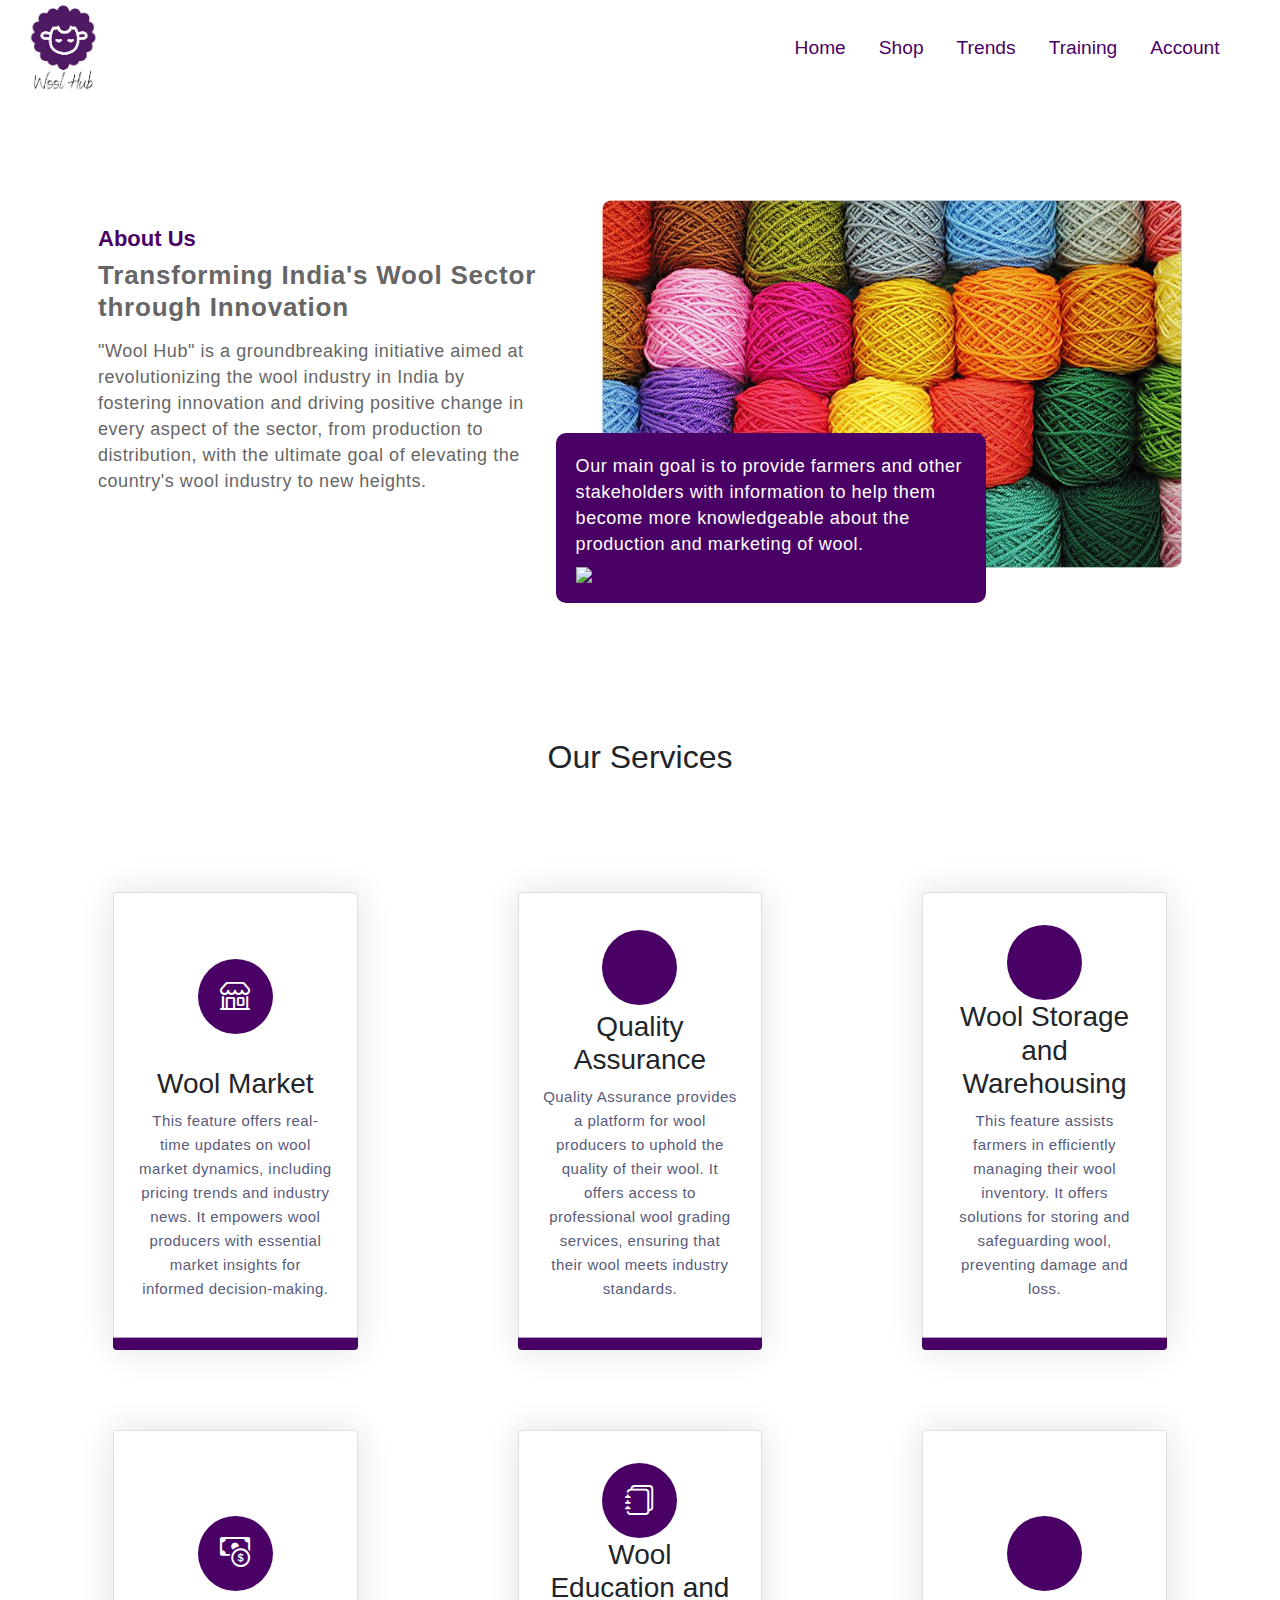
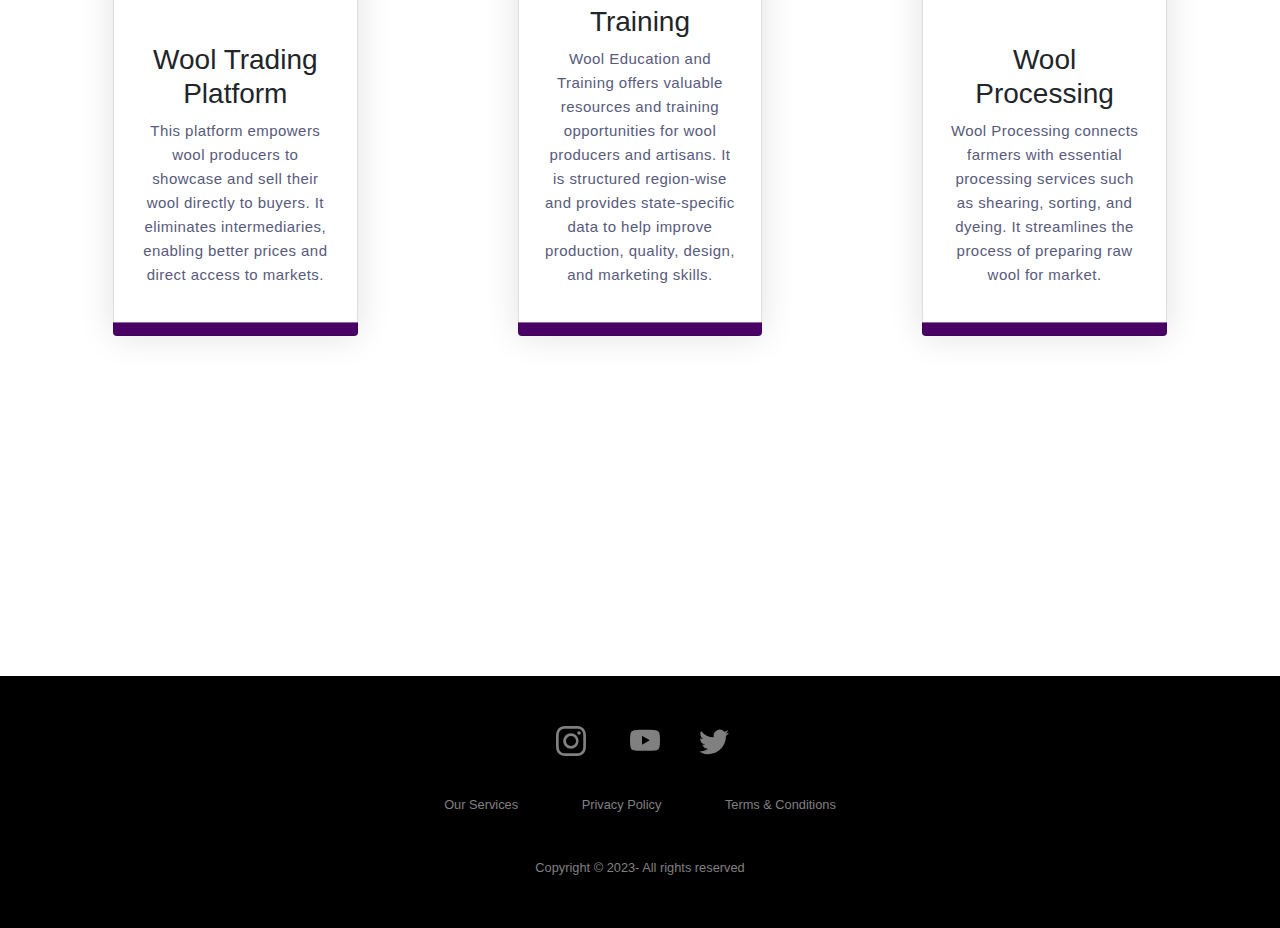
==== home.html @ 5270ca36 "push" ====
<!DOCTYPE html>
<html lang="en">
<head>
    <meta charset="UTF-8">
    <meta name="viewport" content="width=device-width, initial-scale=1.0">
    <title>WoolHub</title>
    <link rel="icon" type="image/x-icon" href="assets/logo1.png">
    <link rel="stylesheet" href="styles/styles.css">
    <link rel="stylesheet" href="styles/about.css">
    <link rel="stylesheet" href="styles/mobile.css">
    <link rel="stylesheet" href="https://cdn.jsdelivr.net/npm/bootstrap@4.0.0/dist/css/bootstrap.min.css" integrity="sha384-Gn5384xqQ1aoWXA+058RXPxPg6fy4IWvTNh0E263XmFcJlSAwiGgFAW/dAiS6JXm" crossorigin="anonymous">
    <script src="https://code.jquery.com/jquery-3.2.1.slim.min.js" integrity="sha384-KJ3o2DKtIkvYIK3UENzmM7KCkRr/rE9/Qpg6aAZGJwFDMVNA/GpGFF93hXpG5KkN" crossorigin="anonymous"></script>
    <script src="https://cdn.jsdelivr.net/npm/popper.js@1.12.9/dist/umd/popper.min.js" integrity="sha384-ApNbgh9B+Y1QKtv3Rn7W3mgPxhU9K/ScQsAP7hUibX39j7fakFPskvXusvfa0b4Q" crossorigin="anonymous"></script>
    <script defer src="https://use.fontawesome.com/releases/v5.15.4/js/all.js" integrity="sha384-rOA1PnstxnOBLzCLMcre8ybwbTmemjzdNlILg8O7z1lUkLXozs4DHonlDtnE7fpc" crossorigin="anonymous"></script>
    <link rel="stylesheet" href="https://cdn.jsdelivr.net/npm/bootstrap@4.6.2/dist/css/bootstrap.min.css" integrity="sha384-xOolHFLEh07PJGoPkLv1IbcEPTNtaed2xpHsD9ESMhqIYd0nLMwNLD69Npy4HI+N" crossorigin="anonymous">
    <script src="https://cdn.jsdelivr.net/npm/bootstrap@4.0.0/dist/js/bootstrap.min.js" integrity="sha384-JZR6Spejh4U02d8jOt6vLEHfe/JQGiRRSQQxSfFWpi1MquVdAyjUar5+76PVCmYl" crossorigin="anonymous"></script>
    <link rel="stylesheet" href="https://cdn.jsdelivr.net/npm/bootstrap-icons@1.11.1/font/bootstrap-icons.css">
<link rel="stylesheet" href="https://cdnjs.cloudflare.com/ajax/libs/aos/2.3.4/aos.css">
<script src="https://cdnjs.cloudflare.com/ajax/libs/aos/2.3.4/aos.js"></script>

</head>
<body>
    <nav class="header-nav">
        <div class="branding">
            <img src="assets/logo1.png" alt="">
          
        </div>

        <div class="nav-buttons">
            <a href="index.html" class="nav-btn">Home</a>
            <a href="shop.html" class="nav-btn">Shop</a>
            <a href="#" class="nav-btn">Trends</a>
            <a href="#" class="nav-btn">Training</a>
            <a href="#" class="nav-btn">Account</a>
       
        </div>
    
    </nav>

    <div class="nav-buttons-mobile hidden-nav">
        <a href="home.html" class="nav-btn">Home</a>
        <a href="shop.html" class="nav-btn">Shop</a>
        <a href="#" class="nav-btn">Trends</a>
        <a href="#" class="nav-btn">Training</a>
        <a href="#" class="nav-btn">Account</a>
       
    </div>

    <div class="hamburger">
        <span class="line"></span>
        <span class="line"></span>
        <span class="line"></span>
    </div>



   
    
    <button id="back-to-top-btn" class="back-to-top-btn"><svg xmlns="http://www.w3.org/2000/svg" width="30" height="30" fill="currentColor" class="bi bi-arrow-up-square-fill" viewBox="0 0 16 16">
        <path d="M2 16a2 2 0 0 1-2-2V2a2 2 0 0 1 2-2h12a2 2 0 0 1 2 2v12a2 2 0 0 1-2 2H2zm6.5-4.5V5.707l2.146 2.147a.5.5 0 0 0 .708-.708l-3-3a.5.5 0 0 0-.708 0l-3 3a.5.5 0 1 0 .708.708L7.5 5.707V11.5a.5.5 0 0 0 1 0z"/>
      </svg></button>

   


      <div class="responsive-container-block bigContainer">
        <div class="responsive-container-block Container bottomContainer">
          <div class="ultimateImg">
            <img class="mainImg" src="assets/p1.jpeg" data-aos="fade-down"  data-aos-duration="3000">
            <div class="purpleBox" data-aos="fade-up"  data-aos-duration="3000">
              <p class="purpleText">
                Our main goal is to provide farmers and other stakeholders with information to help them become more knowledgeable about the production and marketing of wool.
              </p>
              <img class="stars" src="https://workik-widget-assets.s3.amazonaws.com/widget-assets/images/mp5.svg" >
            </div>
          </div>
          <div class="allText bottomText">
            <h1 class="text-blk headingText">
              About Us
            </h1>
            <p class="text-blk subHeadingText" data-aos="fade-right"  data-aos-duration="3000">
                Transforming India's Wool Sector through Innovation
            </p>
            <p class="text-blk description" data-aos="fade-right"  data-aos-duration="3000">
                "Wool Hub" is a groundbreaking initiative aimed at revolutionizing the wool industry in India by fostering innovation and driving positive change in every aspect of the sector, from production to distribution, with the ultimate goal of elevating the country's wool industry to new heights.
            </p>
          
          </div>
        </div>
      </div>




      
        <h2  style="text-align: center;">Our Services</h2>
     
      <section>
       
        <div class="row">
          <div class="column" data-aos="fade-right"  data-aos-duration="3000">
            <div class="card">
              <div class="icon-wrapper">
                <i class="bi bi-shop"></i>
              </div>
              <h3>Wool Market</h3>
              <p>
                This feature offers real-time updates on wool market dynamics, including pricing trends and industry news. It empowers wool producers with essential market insights for informed decision-making.
              </p>
            </div>
          </div>
          <div class="column" data-aos="fade-down"  data-aos-duration="3000">
            <div class="card">
              <div class="icon-wrapper">
                <i class="fas fa-brush"></i>
              </div>
              <h3>Quality Assurance</h3>
              <p>
                Quality Assurance provides a platform for wool producers to uphold the quality of their wool. It offers access to professional wool grading services, ensuring that their wool meets industry standards.
              </p>
            </div>
          </div>
          <div class="column" data-aos="fade-left"  data-aos-duration="3000">
            <div class="card">
              <div class="icon-wrapper">
                <i class="fas fa-wrench"></i>
              </div>
              <h3>Wool Storage and Warehousing</h3>
              <p>
                This feature assists farmers in efficiently managing their wool inventory. It offers solutions for storing and safeguarding wool, preventing damage and loss.
              </p>
            </div>
          </div>
          <div class="column" data-aos="fade-right"  data-aos-duration="3000">
            <div class="card">
              <div class="icon-wrapper">
                <i class="bi bi-cash-coin"></i>
              </div>
              <h3>Wool Trading Platform</h3>
              <p>
        
                This platform empowers wool producers to showcase and sell their wool directly to buyers. It eliminates intermediaries, enabling better prices and direct access to markets.
              </p>
            </div>
          </div>
          <div class="column" data-aos="fade-up"  data-aos-duration="3000">
            <div class="card">
              <div class="icon-wrapper">
                <i class="bi bi-journals"></i>
              </div>
              <h3>Wool Education and Training</h3>
              <p>
                Wool Education and Training offers valuable resources and training opportunities for wool producers and artisans. It is structured region-wise and provides state-specific data to help improve production, quality, design, and marketing skills.
              </p>
            </div>
          </div>
          
          <div class="column" data-aos="fade-left"  data-aos-duration="3000">
            <div class="card">
              <div class="icon-wrapper">
                <i class="fas fa-plug"></i>
              </div>
              <h3>Wool Processing</h3>
              <p>
                Wool Processing connects farmers with essential processing services such as shearing, sorting, and dyeing. It streamlines the process of preparing raw wool for market.
              </p>
            </div>
          </div>
        </div>
      </section>
  


    

    <footer>
        <div class="footer">
        <div class="footer-row">
       
        <a href="#"><i class="instagram"><svg xmlns="http://www.w3.org/2000/svg" width="50" height="30" fill="currentColor" class="bi bi-instagram" viewBox="0 0 16 16">
          <path d="M8 0C5.829 0 5.556.01 4.703.048 3.85.088 3.269.222 2.76.42a3.917 3.917 0 0 0-1.417.923A3.927 3.927 0 0 0 .42 2.76C.222 3.268.087 3.85.048 4.7.01 5.555 0 5.827 0 8.001c0 2.172.01 2.444.048 3.297.04.852.174 1.433.372 1.942.205.526.478.972.923 1.417.444.445.89.719 1.416.923.51.198 1.09.333 1.942.372C5.555 15.99 5.827 16 8 16s2.444-.01 3.298-.048c.851-.04 1.434-.174 1.943-.372a3.916 3.916 0 0 0 1.416-.923c.445-.445.718-.891.923-1.417.197-.509.332-1.09.372-1.942C15.99 10.445 16 10.173 16 8s-.01-2.445-.048-3.299c-.04-.851-.175-1.433-.372-1.941a3.926 3.926 0 0 0-.923-1.417A3.911 3.911 0 0 0 13.24.42c-.51-.198-1.092-.333-1.943-.372C10.443.01 10.172 0 7.998 0h.003zm-.717 1.442h.718c2.136 0 2.389.007 3.232.046.78.035 1.204.166 1.486.275.373.145.64.319.92.599.28.28.453.546.598.92.11.281.24.705.275 1.485.039.843.047 1.096.047 3.231s-.008 2.389-.047 3.232c-.035.78-.166 1.203-.275 1.485a2.47 2.47 0 0 1-.599.919c-.28.28-.546.453-.92.598-.28.11-.704.24-1.485.276-.843.038-1.096.047-3.232.047s-2.39-.009-3.233-.047c-.78-.036-1.203-.166-1.485-.276a2.478 2.478 0 0 1-.92-.598 2.48 2.48 0 0 1-.6-.92c-.109-.281-.24-.705-.275-1.485-.038-.843-.046-1.096-.046-3.233 0-2.136.008-2.388.046-3.231.036-.78.166-1.204.276-1.486.145-.373.319-.64.599-.92.28-.28.546-.453.92-.598.282-.11.705-.24 1.485-.276.738-.034 1.024-.044 2.515-.045v.002zm4.988 1.328a.96.96 0 1 0 0 1.92.96.96 0 0 0 0-1.92zm-4.27 1.122a4.109 4.109 0 1 0 0 8.217 4.109 4.109 0 0 0 0-8.217zm0 1.441a2.667 2.667 0 1 1 0 5.334 2.667 2.667 0 0 1 0-5.334z"/>
        </svg></i></a>
        <a href="#"><i class="youtube"><svg xmlns="http://www.w3.org/2000/svg" width="40" height="30" fill="currentColor" class="bi bi-youtube" viewBox="0 0 16 16">
          <path d="M8.051 1.999h.089c.822.003 4.987.033 6.11.335a2.01 2.01 0 0 1 1.415 1.42c.101.38.172.883.22 1.402l.01.104.022.26.008.104c.065.914.073 1.77.074 1.957v.075c-.001.194-.01 1.108-.082 2.06l-.008.105-.009.104c-.05.572-.124 1.14-.235 1.558a2.007 2.007 0 0 1-1.415 1.42c-1.16.312-5.569.334-6.18.335h-.142c-.309 0-1.587-.006-2.927-.052l-.17-.006-.087-.004-.171-.007-.171-.007c-1.11-.049-2.167-.128-2.654-.26a2.007 2.007 0 0 1-1.415-1.419c-.111-.417-.185-.986-.235-1.558L.09 9.82l-.008-.104A31.4 31.4 0 0 1 0 7.68v-.123c.002-.215.01-.958.064-1.778l.007-.103.003-.052.008-.104.022-.26.01-.104c.048-.519.119-1.023.22-1.402a2.007 2.007 0 0 1 1.415-1.42c.487-.13 1.544-.21 2.654-.26l.17-.007.172-.006.086-.003.171-.007A99.788 99.788 0 0 1 7.858 2h.193zM6.4 5.209v4.818l4.157-2.408L6.4 5.209z"/>
        </svg></i></a>
        <a href="#"><i class="twitter"><svg xmlns="http://www.w3.org/2000/svg" width="40" height="30" fill="currentColor" class="bi bi-twitter" viewBox="0 0 16 16">
          <path d="M5.026 15c6.038 0 9.341-5.003 9.341-9.334 0-.14 0-.282-.006-.422A6.685 6.685 0 0 0 16 3.542a6.658 6.658 0 0 1-1.889.518 3.301 3.301 0 0 0 1.447-1.817 6.533 6.533 0 0 1-2.087.793A3.286 3.286 0 0 0 7.875 6.03a9.325 9.325 0 0 1-6.767-3.429 3.289 3.289 0 0 0 1.018 4.382A3.323 3.323 0 0 1 .64 6.575v.045a3.288 3.288 0 0 0 2.632 3.218 3.203 3.203 0 0 1-.865.115 3.23 3.23 0 0 1-.614-.057 3.283 3.283 0 0 0 3.067 2.277A6.588 6.588 0 0 1 .78 13.58a6.32 6.32 0 0 1-.78-.045A9.344 9.344 0 0 0 5.026 15z"/>
        </svg></i></a>
        </div>
        
        <div class="footer-row">
        <ul>
        
        <li><a href="#">Our Services</a></li>
        <li><a href="#">Privacy Policy</a></li>
        <li><a href="#">Terms & Conditions</a></li>
       
        </ul>
        </div>
        
        <div class="footer-row">
        Copyright © 2023- All rights reserved
        </div>
        </div>
        </footer>

  
</body>
<script src="scripts/script.js"></script>


<script src="https://cdn.emailjs.com/dist/email.min.js"></script>

<script src="scripts/mail.js"></script>
<script>
    AOS.init({
      duration: 800,
    });
  </script>
  
    


</html>
---- styles/styles.css ----
@import url('https://fonts.googleapis.com/css2?family=Poppins:wght@300;400;500;600;700;800&display=swap');
@import url('https://fonts.googleapis.com/css2?family=Montserrat:wght@600;700;800&display=swap');
@import url('https://fonts.cdnfonts.com/css/blanka');
@import url('https://fonts.googleapis.com/css2?family=Outfit:wght@100;200;300;400;500;600;700;800;900&display=swap');


html, body{
    overflow-x: hidden;
}

::-webkit-scrollbar {
    width: 10px;
  }
  
  ::-webkit-scrollbar-thumb {
    border-radius: 5px;
    background: #4A0166;
  }
  
  ::-webkit-scrollbar-track {
    background:beige;
    border-radius: 5px;
  }

body{
    font-family: 'Outfit', sans-serif;
}
*{
    margin: 0px;
    padding: 0;
    box-sizing: border-box;
    
    scroll-behavior: smooth;
}

.header-nav {
    display: flex;
    justify-content: space-between;
    align-items: center;    
    padding: 0 1%;
    position: fixed;
    width: 100%;
    z-index: 9999;
    transition: 0.4s;
    background-color: #ffffff;
    font-weight: 300;
    will-change: contents;
}

.header-nav .branding img {
    display: inline-block;
    width: 100px;
    transition: width 0.4s ease;
    will-change: width;
}

.branding {
    display: flex;
    align-items: center;
    gap: 0 10px;
    margin-right: auto;   
}

.brand-name {
    color: #eeeeee;
    position: relative;
    top: 10px;
    font-size: 1.5rem;
    font-family: 'Montserrat';
    letter-spacing: 0.1rem;
    cursor: pointer;

}


.header-nav .nav-buttons {
    display: flex;
    gap: 0 13px;
    margin-right: 3%;
    text-decoration: none;
}

.nav-btn {
    font-size: 1.2rem;
    padding: 10px;
    color: #4A0166;
    position: relative;
    overflow: hidden;
    
}


.nav-btn::after{
    content:"";
    display: block;
    height: 4px;
    width: 100%;
    text-decoration-line:none;
    background-color: #FF0090;
    transform: scalex(0);
    transition: transform 0.3s ease;
    transform-origin: left;
}

.nav-btn:hover::after{
    transform: scalex(1);
    text-decoration: none;
}



.hamburger {
    position: fixed;
    right: 4%;
    top: 38px;
    display: none;
    flex-direction: column;
    justify-content: center;
    align-items: center;
    padding: 5px;
    gap: 5px;
    cursor: pointer;
    z-index: 10000;
    transition: top 0.3s;
}

.line {
    display: inline-block;
    height: 2px;
    width: 25px;
    background-color: #eeeeee;
   
    z-index: 9999;
}

.nav-buttons-mobile {
    position: fixed;
    display: none;
    flex-direction: column;
    justify-content: center;
    align-items: center;
    transform: translateX(40vw);
    top: 0px;
    gap: 30px;
    height: 100vh;
    width: 60vw;
    backdrop-filter: blur(2px) saturate(180%);
    background-color: rgba(0, 0, 0, 0.75);
    border: 1px solid rgba(255, 255, 255, 0.125);
    z-index: 9998;
    padding: 10% 5%;
    transition: transform 0.3s ease;
    

    font-weight: 300;
}

.nav-buttons-mobile .nav-btn {
    width: 100%;
    text-align: center;
}

.nav-buttons a:hover , .nav-buttons-mobile a:hover{
    color: #FF0090;
    text-decoration: none;
}


.hidden-nav {
    transform: translateX(100vw)
}

.close-1 {
    transform: rotate(45deg) translate(5px, 5px);
}

.close-2 {
    opacity: 0;
}

.close-3 {
    transform: rotate(-45deg) translate(5px, -5px);
}









section {
    margin-top: 100px;
    height:100vh;
    width: 100%;
    display: grid;
    place-items: center;
    
   
  }
  .row {
    display: flex;
    flex-wrap: wrap;

  }
  .column {
    width: 100%;
    padding: 0 5em 5em 5em;
    text-align: center;
  }
  .card {
    width: 100%;
    height: 100%;
    padding: 2em 1.5em;
    background: linear-gradient(#ffffff 50%, #4A0166 50%);
    background-size: 100% 200%;
    background-position: 0 2.5%;
    border-radius: 5px;
    box-shadow: 0 0 35px rgba(0, 0, 0, 0.12);
    cursor: pointer;
    transition: 0.5s;
  }
  h3 {
    font-size: 20px;
    font-weight: 600;
    color: #1f194c;
    margin: 1em 0;
  }
  p {
    color: #575a7b;
    font-size: 15px;
    line-height: 1.6;
    letter-spacing: 0.03em;
  }
  .icon-wrapper {
    background-color: #4A0166;
    position: relative;
    margin: auto;
    font-size: 30px;
    height: 2.5em;
    width: 2.5em;
    color: #ffffff;
    border-radius: 50%;
    display: grid;
    place-items: center;
    transition: 0.5s;
  }
  .card:hover {
    background-position: 0 100%;
  }
  .card:hover .icon-wrapper {
    background-color: #ffffff;
    color: #4A0166;
  }
  .card:hover h3 {
    color: #ffffff;
  }
  .card:hover p {
    color: #f0f0f0;
  }
 




























.back-to-top-btn {
    display: none; 
    position: fixed;
    bottom: 30px;
    right: 30px;
    width: 50px;
    height: 50px;
    padding: 1px 10px;
    background-color: #2bd576;
    color: #eeeeee;
    font-size: 20px;
    font-weight: bolder;
    text-align: center;
    cursor: pointer;
    border: 1px solid white;
    box-shadow: 0 0 10px #ace2af;
    cursor: pointer;
    z-index: 99999;
    border-radius: 10px;
    transition: background-color 0.3s, box-shadow 0.3s;
}
.back-to-top-btn:hover {
    background-color: #4A0166;
    box-shadow: 0 0 15px #4A0166; 
}




footer{
    margin-top: 500px;
    position: relative;
    bottom: 0;
  }
  .footer{
  background: #000;
  padding:30px 0px;
 
  text-align:center;
  }
  
  .footer .footer-row{
  width:100%;
  margin:1% 0%;
  padding:0.6% 0%;
  color:gray;
  font-size:0.8em;
 
  }
  
  .footer .footer-row a{
  text-decoration:none;
  color:gray;
  transition:0.5s;
  }
  
  .footer .footer-row a:hover{
  color:#fff;
  }
  
  .footer .footer-row ul{
  width:100%;
  }
  
  .footer .footer-row ul li{
  display:inline-block;
  margin:0px 30px;
  }
  
  .footer .footer-row a i{
  font-size:2em;
  margin:0% 1%;
  }
---- styles/about.css ----
* {
    font-family: Nunito, sans-serif;
  }
  
  .responsive-container-block {
    min-height: 75px;
    height: fit-content;
    width: 100%;
    padding: 10px;
    display: flex;
    flex-wrap: wrap;
    margin-top: 100px;
    margin-right: auto;
margin-bottom: 100px;
    margin-left: auto;
    justify-content: flex-start;
  }
  
  a {
    text-decoration-line: none;
    text-decoration-thickness: initial;
    text-decoration-style: initial;
    text-decoration-color: initial;
  }
  
  .text-blk {
    margin-top: 0px;
    margin-right: 0px;
    margin-bottom: 0px;
    margin-left: 0px;
    padding-top: 10px;
    padding-right: 10px;
    padding-bottom: 10px;
    padding-left: 10px;
    line-height: 25px;
  }
  
  .responsive-container-block.bigContainer {
    padding-top: 10px;
    padding-right: 30px;
    padding-bottom: 10px;
    padding-left: 30px;
    flex-direction: column;
    align-items: center;
    justify-content: center;
    padding: 10px 50px 10px 50px;
  }
  
  .mainImg {
    color: black;
    width: 100%;
    height: auto;
    border-top-left-radius: 10px;
    border-top-right-radius: 10px;
    border-bottom-right-radius: 10px;
    border-bottom-left-radius: 10px;
  }
  
  .text-blk.headingText {
    font-size: 22px;
    font-weight: 700;
    line-height: 30px;
    color: #4A0166;
    padding-top: 0px;
    padding-right: 10px;
    padding-bottom: 0px;
    padding-left: 0px;
    margin-top: 0px;
    margin-right: 0px;
    margin-bottom: 5px;
    margin-left: 0px;
  }
  
  .allText {
    padding-top: 0px;
    padding-right: 0px;
    padding-bottom: 0px;
    padding-left: 0px;
    width: 40%;
    margin-top: 0px;
    margin-right: 0px;
    margin-bottom: 0px;
    margin-left: 0px;
  }
  
  .text-blk.subHeadingText {
    color: rgb(102, 102, 102);
    font-size: 26px;
    line-height: 32px;
    font-weight: 700;
    margin-top: 0px;
    margin-right: 0px;
    margin-bottom: 15px;
    margin-left: 0px;
    padding-top: 0px;
    padding-right: 10px;
    padding-bottom: 0px;
    padding-left: 0px;
  }
  
  .text-blk.description {
    font-size: 18px;
    line-height: 26px;
    color: rgb(102, 102, 102);
    margin-top: 0px;
    margin-right: 0px;
    margin-bottom: 50px;
    margin-left: 0px;
    font-weight: 400;
    padding-top: 0px;
    padding-right: 10px;
    padding-bottom: 0px;
    padding-left: 0px;
  }
  
  
  .responsive-container-block.Container {
    margin-top: 80px;
    margin-right: auto;
    margin-bottom: 50px;
    margin-left: auto;
    justify-content: center;
    align-items: center;
    max-width: 1320px;
    padding-top: 10px;
    padding-right: 10px;
    padding-bottom: 10px;
    padding-left: 10px;
  }
  
  .responsive-container-block.Container.bottomContainer {
    flex-direction: row-reverse;
    margin-top: 80px;
    margin-right: auto;
    margin-bottom: 50px;
    margin-left: auto;
    position: static;
  }
  
  .allText.aboveText {
    margin-top: 0px;
    margin-right: 0px;
    margin-bottom: 0px;
    margin-left: 40px;
  }
  
  .allText.bottomText {
    margin-top: 0px;
    margin-right: 40px;
    margin-bottom: 0px;
    margin-left: 0px;
    display: flex;
    flex-direction: column;
    align-items: flex-start;
    justify-content: flex-start;
    padding-top: 0px;
    padding-right: 15px;
    padding-bottom: 0px;
    padding-left: 0px;
  }
  
  .purpleBox {
    display: flex;
    flex-direction: column;
    align-items: flex-start;
    max-width: 430px;
    background-color: #4A0166;
    padding-top: 20px;
    padding-right: 20px;
    padding-bottom: 20px;
    padding-left: 20px;
    border-top-left-radius: 10px;
    border-top-right-radius: 10px;
    border-bottom-right-radius: 10px;
    border-bottom-left-radius: 10px;
    position: absolute;
    bottom: -35px;
    left: -8%;
  }
  
  .purpleText {
    font-size: 18px;
    line-height: 26px;
    color: white;
    margin-top: 0px;
    margin-right: 0px;
    margin-bottom: 10px;
    margin-left: 0px;
  }
  
  .ultimateImg {
    width: 50%;
    position: relative;
  }
  
  @media (max-width: 1024px) {
    .responsive-container-block.Container {
      max-width: 850px;
    }
  
    .mainImg {
      width: 55%;
      height: auto;
    }
  
    .allText {
      width: 40%;
      margin-top: 0px;
      margin-right: 0px;
      margin-bottom: 0px;
      margin-left: 20px;
    }
  
    .responsive-container-block.bigContainer {
      padding-top: 10px;
      padding-right: 10px;
      padding-bottom: 10px;
      padding-left: 10px;
    }
  
    .responsive-container-block.Container.bottomContainer {
      margin-top: 80px;
      margin-right: auto;
      margin-bottom: 50px;
      margin-left: auto;
    }
  
    .responsive-container-block.Container {
      max-width: 830px;
    }
  
    .allText.aboveText {
      margin-top: 30px;
      margin-right: 0px;
      margin-bottom: 0px;
      margin-left: 40px;
    }
  
    .allText.bottomText {
      margin-top: 30px;
      margin-right: 40px;
      margin-bottom: 0px;
      margin-left: 0px;
      text-align: left;
    }
  
    .text-blk.headingText {
      text-align: center;
    }
  
    .allText.aboveText {
      display: flex;
      flex-direction: column;
      align-items: center;
      justify-content: center;
      margin-top: 30px;
      margin-right: 0px;
      margin-bottom: 0px;
      margin-left: 0px;
    }
  
    .text-blk.subHeadingText {
      text-align: left;
      font-size: 26px;
      line-height: 32px;
    }
  
    .text-blk.description {
      text-align: left;
      line-height: 24px;
    }
  

    .responsive-container-block.bigContainer {
      padding-top: 10px;
      padding-right: 30px;
      padding-bottom: 10px;
      padding-left: 30px;
    }
  
    .responsive-container-block.Container {
      justify-content: space-evenly;
    }
  
    .purpleBox {
      bottom: 10%;
    }
  
    .responsive-container-block.Container.bottomContainer {
      padding-top: 10px;
      padding-right: 0px;
      padding-bottom: 10px;
      padding-left: 0px;
      max-width: 930px;
    }
  
    .allText.bottomText {
      width: 40%;
    }
  
    .purpleBox {
      bottom: auto;
      left: -10%;
      top: 70%;
    }
  
    .mainImg {
      width: 100%;
    }
  
    .text-blk.headingText {
      text-align: left;
    }
  }
  
  @media (max-width: 768px) {
    .allText {
      width: 100%;
      display: flex;
      flex-direction: column;
      justify-content: center;
      align-items: center;
      padding-top: 0px;
      padding-right: 0px;
      padding-bottom: 0px;
      padding-left: 0px;
    }
  
    .responsive-container-block.Container {
      flex-direction: column;
      height: auto;
    }
  
    .text-blk.headingText {
      text-align: center;
    }
  
    .text-blk.subHeadingText {
      text-align: center;
      font-size: 24px;
    }
  
    .text-blk.description {
      text-align: center;
      font-size: 18px;
    }
  
    .allText {
      margin-top: 40px;
      margin-right: 0px;
      margin-bottom: 0px;
      margin-left: 0px;
    }
  
    .allText.aboveText {
      margin-top: 40px;
      margin-right: 0px;
      margin-bottom: 0px;
      margin-left: 0px;
    }
  
    .responsive-container-block.Container {
      margin-top: 80px;
      margin-right: auto;
      margin-bottom: 50px;
      margin-left: auto;
    }
  
    .responsive-container-block.Container.bottomContainer {
      margin-top: 50px;
      margin-right: auto;
      margin-bottom: 50px;
      margin-left: auto;
    }
  
    .allText.bottomText {
      margin-top: 40px;
      margin-right: 0px;
      margin-bottom: 0px;
      margin-left: 0px;
    }
  
    .mainImg {
      width: 100%;
      margin-top: 0px;
      margin-right: 0px;
      margin-bottom: -70px;
      margin-left: 0px;
    }
  
    .responsive-container-block.Container.bottomContainer {
      flex-direction: column;
    }
  
    .ultimateImg {
      width: 100%;
    }
  
    .purpleBox {
      position: static;
    }
  
    .allText.bottomText {
      width: 100%;
      align-items: flex-start;
    }
  
    .text-blk.headingText {
      text-align: left;
    }
  
    .text-blk.subHeadingText {
      text-align: left;
    }
  
    .text-blk.description {
      text-align: left;
    }
  
    .ultimateImg {
      position: static;
    }
  
    .mainImg {
      margin-top: 0px;
      margin-right: 0px;
      margin-bottom: 0px;
      margin-left: 0px;
    }
  
    .ultimateImg {
      position: relative;
    }
  
    .purpleBox {
      margin-top: 0px;
      margin-right: 0px;
      margin-bottom: 0px;
      margin-left: 0px;
      position: absolute;
      left: 0px;
      top: 80%;
    }
  
    .allText.bottomText {
      margin-top: 100px;
      margin-right: 0px;
      margin-bottom: 0px;
      margin-left: 0px;
    }
  }
  
  @media (max-width: 500px) {
    .responsive-container-block.Container {
      padding-top: 10px;
      padding-right: 0px;
      padding-bottom: 10px;
      padding-left: 0px;
      width: 100%;
      max-width: 100%;
    }
  
    .mainImg {
      width: 100%;
    }
  
    .responsive-container-block.bigContainer {
      padding-top: 10px;
      padding-right: 25px;
      padding-bottom: 10px;
      padding-left: 25px;
    }
  
    .text-blk.subHeadingText {
      font-size: 24px;
      padding-top: 0px;
      padding-right: 0px;
      padding-bottom: 0px;
      padding-left: 0px;
      line-height: 28px;
    }
  
    .text-blk.description {
      font-size: 16px;
      padding-top: 0px;
      padding-right: 0px;
      padding-bottom: 0px;
      padding-left: 0px;
      line-height: 22px;
    }
  
    .allText {
      padding-top: 0px;
      padding-right: 0px;
      padding-bottom: 0px;
      padding-left: 0px;
      width: 100%;
    }
  
    .allText.bottomText {
      margin-top: 50px;
      margin-right: 0px;
      margin-bottom: 0px;
      margin-left: 0px;
      padding: 0 0 0 0;
      margin: 30px 0 0 0;
    }
  
    .ultimateImg {
      position: static;
    }
  
    .purpleBox {
      position: static;
    }
  
    .stars {
      width: 55%;
    }
  
    .allText.bottomText {
      margin-top: 75px;
      margin-right: 0px;
      margin-bottom: 0px;
      margin-left: 0px;
    }
  
    .responsive-container-block.bigContainer {
      padding-top: 10px;
      padding-right: 20px;
      padding-bottom: 10px;
      padding-left: 20px;
    }
  
    .purpleText {
      font-size: 16px;
      line-height: 22px;
    }
  
   
  }
---- styles/mobile.css ----
@media screen and (min-width: 250px) and (max-width: 900px){

    
    html, body{
        overflow-x: hidden;
    }
    .overlay{
        gap:10px;
    }
    .overlay h1{
        margin-bottom: 5px;
    }
    .header-nav .nav-buttons{
        display: none;
  
    }
    .date-heading{
        font-size:1.25rem;
    }
    .nav-buttons-mobile{
        display: flex;
        
    }

    .nav-btn{
        color:#f5f5f5;
    }
    
    .nav-btn::after{
        margin-left: 35px;
        width: 60%;
        
    }

    .nav-btn a:hover{
        color: rgb(176, 98, 255);
    }

    .header-nav .branding .brand-name{
        transform: translateY(0);
        
    }
    h1{
        font-size: 1.7rem;
    }
   
  
    .hamburger{
        display: flex;
        
    }

    .hamburger span{
        background-color: rgb(176, 98, 255);
    }
    .carousel-item{
        height: 300px;
    }
    .row .col-lg-6{
        margin-bottom: -200px;
    }
    .about-us .container .row .col-lg-6 h3 {
        font-size: 20px;
    }
    .about h1{
        font-size: 25px;
        margin-top: -50px;
        margin-bottom: -50px;
    }
    .news{
        font-size: 15px;
    }
    .about-us .container .row .col-lg-6 h1{
        
        font-size: 30px;
    }
  
    .carousel-item img {
        height: 15rem;
    }

    #carouselExampleIndicators {
        height: 15rem;
        background-color: rgba(174, 188, 207, 0.397);
    }
    .carousel{
        position: relative;
        top: 25px;
    }

    .d-block {
        width: 100%;
        height: 50rem;
        margin: 0;
        padding: 0;
    }

    .carousel-control-prev-icon {
        filter: invert(100%);
        width: 20px;
        height: 20px;
    }

    .carousel-control-next-icon {
        filter: invert(100%);
        width: 20px;
        height: 20px;
    }
    };
    
    @media screen and (min-width: 768px) {
        section {
          padding: 0 2em;
          margin-bottom: 200px;
        }
        .column {
          flex: 0 50%;
          max-width: 50%;
        }
      }
      @media screen and (min-width: 992px) {
        section {
          padding: 1em 3em;
       
        }
        .column {
          flex: 0 0 33.33%;
          max-width: 33.33%;
        }
      }
  

@media (max-width:720px){
    .footer{
    
    text-align:left;
    padding:5%;
    }
    .footer .footer-row ul li{
    display:block;
    margin:10px 0px;
    text-align:left;
    }
    .footer .footer-row a i{
    margin:0% 3%;
    }
    }
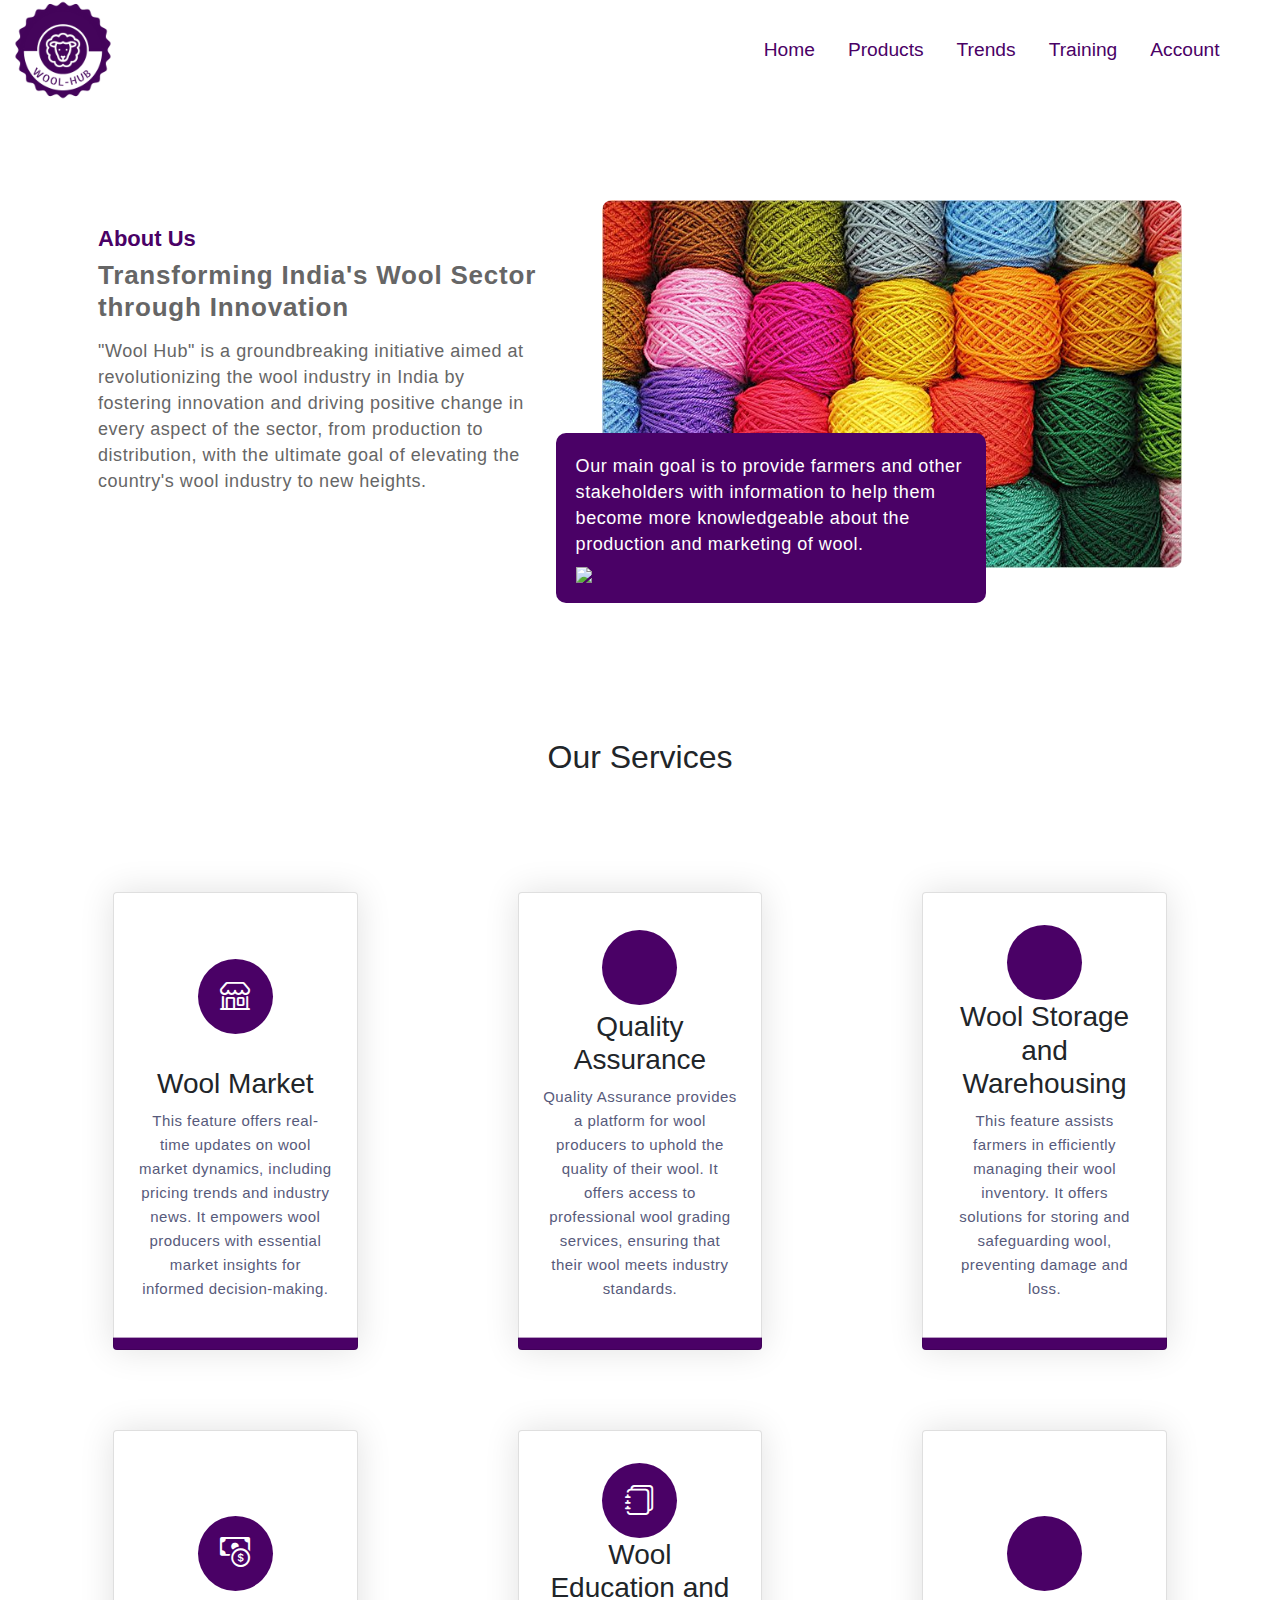
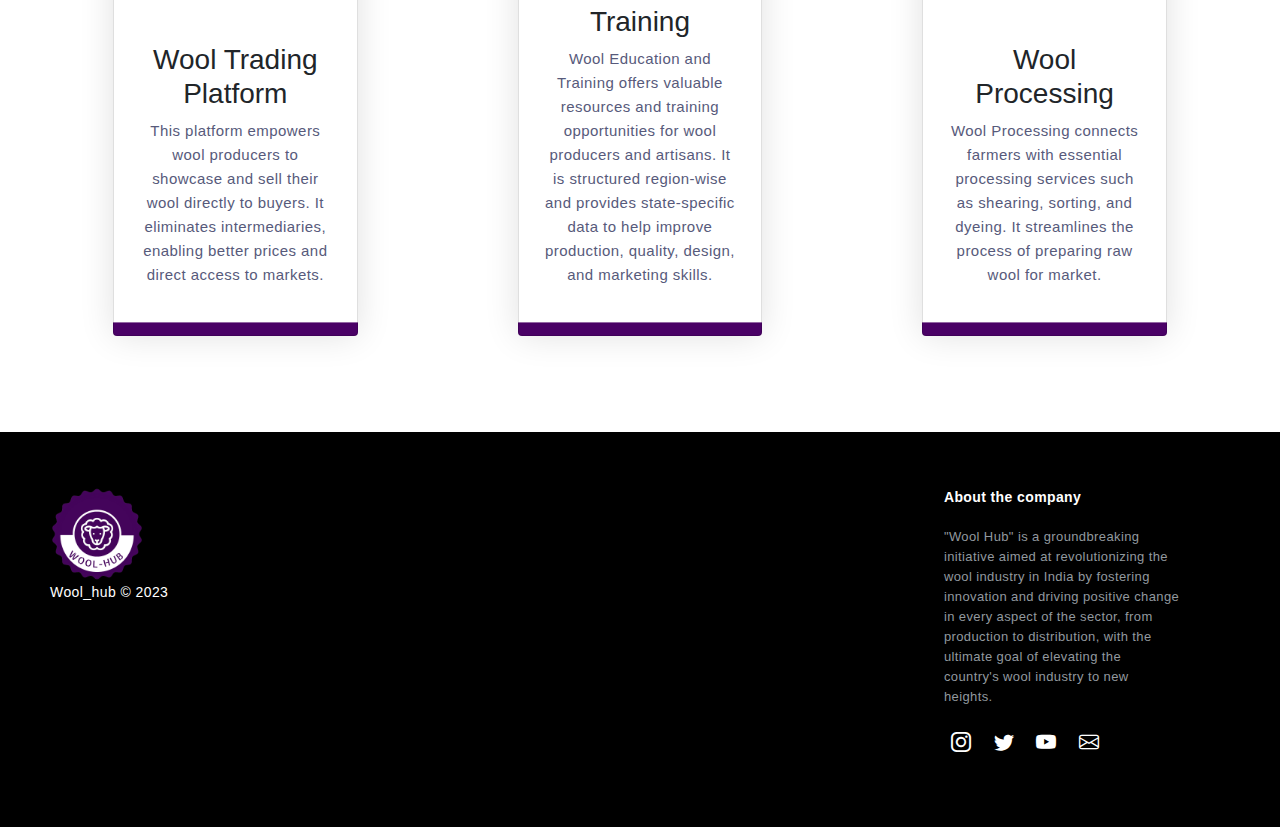
==== commit 88ee4cb0: "update" ====
--- a/home.html
+++ b/home.html
@@ -4,7 +4,7 @@
     <meta charset="UTF-8">
     <meta name="viewport" content="width=device-width, initial-scale=1.0">
     <title>WoolHub</title>
-    <link rel="icon" type="image/x-icon" href="assets/logo1.png">
+    <link rel="icon" type="image/x-icon" href="assets/logo.png">
     <link rel="stylesheet" href="styles/styles.css">
     <link rel="stylesheet" href="styles/about.css">
     <link rel="stylesheet" href="styles/mobile.css">
@@ -15,6 +15,7 @@
     <link rel="stylesheet" href="https://cdn.jsdelivr.net/npm/bootstrap@4.6.2/dist/css/bootstrap.min.css" integrity="sha384-xOolHFLEh07PJGoPkLv1IbcEPTNtaed2xpHsD9ESMhqIYd0nLMwNLD69Npy4HI+N" crossorigin="anonymous">
     <script src="https://cdn.jsdelivr.net/npm/bootstrap@4.0.0/dist/js/bootstrap.min.js" integrity="sha384-JZR6Spejh4U02d8jOt6vLEHfe/JQGiRRSQQxSfFWpi1MquVdAyjUar5+76PVCmYl" crossorigin="anonymous"></script>
     <link rel="stylesheet" href="https://cdn.jsdelivr.net/npm/bootstrap-icons@1.11.1/font/bootstrap-icons.css">
+    
 <link rel="stylesheet" href="https://cdnjs.cloudflare.com/ajax/libs/aos/2.3.4/aos.css">
 <script src="https://cdnjs.cloudflare.com/ajax/libs/aos/2.3.4/aos.js"></script>
 
@@ -22,16 +23,17 @@
 <body>
     <nav class="header-nav">
         <div class="branding">
-            <img src="assets/logo1.png" alt="">
-          
-        </div>
+            <img src="assets/logo2.png" alt="">
+          
+        </div>
+        
 
         <div class="nav-buttons">
-            <a href="index.html" class="nav-btn">Home</a>
-            <a href="shop.html" class="nav-btn">Shop</a>
+            <a href="home.html" class="nav-btn">Home</a>
+            <a href="shop.html" class="nav-btn">Products</a>
             <a href="#" class="nav-btn">Trends</a>
             <a href="#" class="nav-btn">Training</a>
-            <a href="#" class="nav-btn">Account</a>
+            <a href="account.html" class="nav-btn">Account</a>
        
         </div>
     
@@ -39,10 +41,10 @@
 
     <div class="nav-buttons-mobile hidden-nav">
         <a href="home.html" class="nav-btn">Home</a>
-        <a href="shop.html" class="nav-btn">Shop</a>
+        <a href="shop.html" class="nav-btn">Products</a>
         <a href="#" class="nav-btn">Trends</a>
         <a href="#" class="nav-btn">Training</a>
-        <a href="#" class="nav-btn">Account</a>
+        <a href="account.html" class="nav-btn">Account</a>
        
     </div>
 
@@ -66,8 +68,8 @@
       <div class="responsive-container-block bigContainer">
         <div class="responsive-container-block Container bottomContainer">
           <div class="ultimateImg">
-            <img class="mainImg" src="assets/p1.jpeg" data-aos="fade-down"  data-aos-duration="3000">
-            <div class="purpleBox" data-aos="fade-up"  data-aos-duration="3000">
+            <img class="mainImg" src="assets/p1.jpeg" data-aos="fade-down">
+            <div class="purpleBox" data-aos="fade-up"  >
               <p class="purpleText">
                 Our main goal is to provide farmers and other stakeholders with information to help them become more knowledgeable about the production and marketing of wool.
               </p>
@@ -78,10 +80,10 @@
             <h1 class="text-blk headingText">
               About Us
             </h1>
-            <p class="text-blk subHeadingText" data-aos="fade-right"  data-aos-duration="3000">
+            <p class="text-blk subHeadingText" data-aos="fade-right"  >
                 Transforming India's Wool Sector through Innovation
             </p>
-            <p class="text-blk description" data-aos="fade-right"  data-aos-duration="3000">
+            <p class="text-blk description" data-aos="fade-right" >
                 "Wool Hub" is a groundbreaking initiative aimed at revolutionizing the wool industry in India by fostering innovation and driving positive change in every aspect of the sector, from production to distribution, with the ultimate goal of elevating the country's wool industry to new heights.
             </p>
           
@@ -98,7 +100,7 @@
       <section>
        
         <div class="row">
-          <div class="column" data-aos="fade-right"  data-aos-duration="3000">
+          <div class="column" data-aos="fade-right" >
             <div class="card">
               <div class="icon-wrapper">
                 <i class="bi bi-shop"></i>
@@ -109,7 +111,7 @@
               </p>
             </div>
           </div>
-          <div class="column" data-aos="fade-down"  data-aos-duration="3000">
+          <div class="column" data-aos="fade-down" >
             <div class="card">
               <div class="icon-wrapper">
                 <i class="fas fa-brush"></i>
@@ -120,7 +122,7 @@
               </p>
             </div>
           </div>
-          <div class="column" data-aos="fade-left"  data-aos-duration="3000">
+          <div class="column" data-aos="fade-left" >
             <div class="card">
               <div class="icon-wrapper">
                 <i class="fas fa-wrench"></i>
@@ -131,7 +133,7 @@
               </p>
             </div>
           </div>
-          <div class="column" data-aos="fade-right"  data-aos-duration="3000">
+          <div class="column" data-aos="fade-right" >
             <div class="card">
               <div class="icon-wrapper">
                 <i class="bi bi-cash-coin"></i>
@@ -143,7 +145,7 @@
               </p>
             </div>
           </div>
-          <div class="column" data-aos="fade-up"  data-aos-duration="3000">
+          <div class="column" data-aos="fade-up" >
             <div class="card">
               <div class="icon-wrapper">
                 <i class="bi bi-journals"></i>
@@ -155,7 +157,7 @@
             </div>
           </div>
           
-          <div class="column" data-aos="fade-left"  data-aos-duration="3000">
+          <div class="column" data-aos="fade-left" >
             <div class="card">
               <div class="icon-wrapper">
                 <i class="fas fa-plug"></i>
@@ -173,36 +175,42 @@
 
     
 
-    <footer>
-        <div class="footer">
-        <div class="footer-row">
-       
-        <a href="#"><i class="instagram"><svg xmlns="http://www.w3.org/2000/svg" width="50" height="30" fill="currentColor" class="bi bi-instagram" viewBox="0 0 16 16">
-          <path d="M8 0C5.829 0 5.556.01 4.703.048 3.85.088 3.269.222 2.76.42a3.917 3.917 0 0 0-1.417.923A3.927 3.927 0 0 0 .42 2.76C.222 3.268.087 3.85.048 4.7.01 5.555 0 5.827 0 8.001c0 2.172.01 2.444.048 3.297.04.852.174 1.433.372 1.942.205.526.478.972.923 1.417.444.445.89.719 1.416.923.51.198 1.09.333 1.942.372C5.555 15.99 5.827 16 8 16s2.444-.01 3.298-.048c.851-.04 1.434-.174 1.943-.372a3.916 3.916 0 0 0 1.416-.923c.445-.445.718-.891.923-1.417.197-.509.332-1.09.372-1.942C15.99 10.445 16 10.173 16 8s-.01-2.445-.048-3.299c-.04-.851-.175-1.433-.372-1.941a3.926 3.926 0 0 0-.923-1.417A3.911 3.911 0 0 0 13.24.42c-.51-.198-1.092-.333-1.943-.372C10.443.01 10.172 0 7.998 0h.003zm-.717 1.442h.718c2.136 0 2.389.007 3.232.046.78.035 1.204.166 1.486.275.373.145.64.319.92.599.28.28.453.546.598.92.11.281.24.705.275 1.485.039.843.047 1.096.047 3.231s-.008 2.389-.047 3.232c-.035.78-.166 1.203-.275 1.485a2.47 2.47 0 0 1-.599.919c-.28.28-.546.453-.92.598-.28.11-.704.24-1.485.276-.843.038-1.096.047-3.232.047s-2.39-.009-3.233-.047c-.78-.036-1.203-.166-1.485-.276a2.478 2.478 0 0 1-.92-.598 2.48 2.48 0 0 1-.6-.92c-.109-.281-.24-.705-.275-1.485-.038-.843-.046-1.096-.046-3.233 0-2.136.008-2.388.046-3.231.036-.78.166-1.204.276-1.486.145-.373.319-.64.599-.92.28-.28.546-.453.92-.598.282-.11.705-.24 1.485-.276.738-.034 1.024-.044 2.515-.045v.002zm4.988 1.328a.96.96 0 1 0 0 1.92.96.96 0 0 0 0-1.92zm-4.27 1.122a4.109 4.109 0 1 0 0 8.217 4.109 4.109 0 0 0 0-8.217zm0 1.441a2.667 2.667 0 1 1 0 5.334 2.667 2.667 0 0 1 0-5.334z"/>
-        </svg></i></a>
-        <a href="#"><i class="youtube"><svg xmlns="http://www.w3.org/2000/svg" width="40" height="30" fill="currentColor" class="bi bi-youtube" viewBox="0 0 16 16">
-          <path d="M8.051 1.999h.089c.822.003 4.987.033 6.11.335a2.01 2.01 0 0 1 1.415 1.42c.101.38.172.883.22 1.402l.01.104.022.26.008.104c.065.914.073 1.77.074 1.957v.075c-.001.194-.01 1.108-.082 2.06l-.008.105-.009.104c-.05.572-.124 1.14-.235 1.558a2.007 2.007 0 0 1-1.415 1.42c-1.16.312-5.569.334-6.18.335h-.142c-.309 0-1.587-.006-2.927-.052l-.17-.006-.087-.004-.171-.007-.171-.007c-1.11-.049-2.167-.128-2.654-.26a2.007 2.007 0 0 1-1.415-1.419c-.111-.417-.185-.986-.235-1.558L.09 9.82l-.008-.104A31.4 31.4 0 0 1 0 7.68v-.123c.002-.215.01-.958.064-1.778l.007-.103.003-.052.008-.104.022-.26.01-.104c.048-.519.119-1.023.22-1.402a2.007 2.007 0 0 1 1.415-1.42c.487-.13 1.544-.21 2.654-.26l.17-.007.172-.006.086-.003.171-.007A99.788 99.788 0 0 1 7.858 2h.193zM6.4 5.209v4.818l4.157-2.408L6.4 5.209z"/>
-        </svg></i></a>
-        <a href="#"><i class="twitter"><svg xmlns="http://www.w3.org/2000/svg" width="40" height="30" fill="currentColor" class="bi bi-twitter" viewBox="0 0 16 16">
-          <path d="M5.026 15c6.038 0 9.341-5.003 9.341-9.334 0-.14 0-.282-.006-.422A6.685 6.685 0 0 0 16 3.542a6.658 6.658 0 0 1-1.889.518 3.301 3.301 0 0 0 1.447-1.817 6.533 6.533 0 0 1-2.087.793A3.286 3.286 0 0 0 7.875 6.03a9.325 9.325 0 0 1-6.767-3.429 3.289 3.289 0 0 0 1.018 4.382A3.323 3.323 0 0 1 .64 6.575v.045a3.288 3.288 0 0 0 2.632 3.218 3.203 3.203 0 0 1-.865.115 3.23 3.23 0 0 1-.614-.057 3.283 3.283 0 0 0 3.067 2.277A6.588 6.588 0 0 1 .78 13.58a6.32 6.32 0 0 1-.78-.045A9.344 9.344 0 0 0 5.026 15z"/>
-        </svg></i></a>
-        </div>
-        
-        <div class="footer-row">
-        <ul>
-        
-        <li><a href="#">Our Services</a></li>
-        <li><a href="#">Privacy Policy</a></li>
-        <li><a href="#">Terms & Conditions</a></li>
-       
-        </ul>
-        </div>
-        
-        <div class="footer-row">
-        Copyright © 2023- All rights reserved
-        </div>
-        </div>
-        </footer>
+      <footer class="footer-distributed">
+
+        <div class="footer-left">
+  
+  
+          
+  
+          <p class="footer-company-name"><img src="assets/logo2.png"  width="20%" height="20%"> <br>Wool_hub © 2023</p>
+        </div>
+  
+        <div class="footer-center">
+  
+      
+  
+        </div>
+  
+        <div class="footer-right">
+  
+          <p class="footer-company-about">
+            <span>About the company</span>
+            "Wool Hub" is a groundbreaking initiative aimed at revolutionizing the wool industry in India by fostering innovation and driving positive change in every aspect of the sector, from production to distribution, with the ultimate goal of elevating the country's wool industry to new heights.
+
+          </p>
+  
+          <div class="footer-icons">
+  
+            <a href="#"><i class="bi bi-instagram"></i></a>
+            <a href="#"><i class="bi bi-twitter"></i></a>
+            <a href="#"><i class="bi bi-youtube"></i></a>
+            <a href="#"><i class="bi bi-envelope"></i></a>
+  
+          </div>
+  
+        </div>
+  
+      </footer>
 
   
 </body>
@@ -214,7 +222,7 @@
 <script src="scripts/mail.js"></script>
 <script>
     AOS.init({
-      duration: 800,
+      duration: 2000,
     });
   </script>
   
--- a/styles/styles.css
+++ b/styles/styles.css
@@ -9,16 +9,16 @@
 }
 
 ::-webkit-scrollbar {
-    width: 10px;
+    width: 7px;
   }
   
   ::-webkit-scrollbar-thumb {
-    border-radius: 5px;
+    border-radius: 10px;
     background: #4A0166;
   }
   
   ::-webkit-scrollbar-track {
-    background:beige;
+    
     border-radius: 5px;
   }
 
@@ -90,22 +90,6 @@
 }
 
 
-.nav-btn::after{
-    content:"";
-    display: block;
-    height: 4px;
-    width: 100%;
-    text-decoration-line:none;
-    background-color: #FF0090;
-    transform: scalex(0);
-    transition: transform 0.3s ease;
-    transform-origin: left;
-}
-
-.nav-btn:hover::after{
-    transform: scalex(1);
-    text-decoration: none;
-}
 
 
 
@@ -145,7 +129,7 @@
     height: 100vh;
     width: 60vw;
     backdrop-filter: blur(2px) saturate(180%);
-    background-color: rgba(0, 0, 0, 0.75);
+    background-color: rgb(176, 98, 255);
     border: 1px solid rgba(255, 255, 255, 0.125);
     z-index: 9998;
     padding: 10% 5%;
@@ -161,7 +145,8 @@
 }
 
 .nav-buttons a:hover , .nav-buttons-mobile a:hover{
-    color: #FF0090;
+    color: #000;
+    
     text-decoration: none;
 }
 
@@ -192,7 +177,7 @@
 
 section {
     margin-top: 100px;
-    height:100vh;
+   
     width: 100%;
     display: grid;
     place-items: center;
@@ -274,7 +259,22 @@
 
 
 
-
+  .btn {
+    display: inline-block;
+    padding: 10px 20px;
+   
+    color: white;
+    text-decoration: none;
+    border-radius: 5px;
+    font-size: 16px;
+  }
+  
+  .btn:hover {
+    background-color: #575a7b; /* Change the background color on hover */
+    color: white;
+  }
+  
+  
 
 
 
@@ -317,48 +317,160 @@
 
 
 
-footer{
-    margin-top: 500px;
-    position: relative;
-    bottom: 0;
-  }
-  .footer{
-  background: #000;
-  padding:30px 0px;
- 
-  text-align:center;
-  }
-  
-  .footer .footer-row{
-  width:100%;
-  margin:1% 0%;
-  padding:0.6% 0%;
-  color:gray;
-  font-size:0.8em;
- 
-  }
-  
-  .footer .footer-row a{
-  text-decoration:none;
-  color:gray;
-  transition:0.5s;
-  }
-  
-  .footer .footer-row a:hover{
-  color:#fff;
-  }
-  
-  .footer .footer-row ul{
-  width:100%;
-  }
-  
-  .footer .footer-row ul li{
-  display:inline-block;
-  margin:0px 30px;
-  }
-  
-  .footer .footer-row a i{
-  font-size:2em;
-  margin:0% 1%;
-  }
-  
+.footer-distributed{
+	background: #000;
+	box-shadow: 0 1px 1px 0 rgba(0, 0, 0, 0.12);
+	box-sizing: border-box;
+	width: 100%;
+	text-align: left;
+	font: bold 16px sans-serif;
+	padding: 55px 50px;
+}
+
+.footer-distributed .footer-left,
+.footer-distributed .footer-center,
+.footer-distributed .footer-right{
+	display: inline-block;
+	vertical-align: top;
+}
+
+/* Footer left */
+
+.footer-distributed .footer-left{
+	width: 40%;
+}
+
+/* The company logo */
+
+.footer-distributed h3{
+	color:  #ffffff;
+	font: normal 36px 'Open Sans', cursive;
+	margin: 0;
+}
+
+.footer-distributed h3 span{
+	color:  lightseagreen;
+}
+
+/* Footer links */
+
+.footer-distributed .footer-links{
+	color:  #ffffff;
+	margin: 20px 0 12px;
+	padding: 0;
+}
+
+.footer-distributed .footer-links a{
+	display:inline-block;
+	line-height: 1.8;
+  font-weight:400;
+	text-decoration: none;
+	color:  inherit;
+}
+
+.footer-distributed .footer-company-name{
+	color:  #fff;
+	font-size: 14px;
+	font-weight: normal;
+	margin: 0;
+}
+
+/* Footer Center */
+
+.footer-distributed .footer-center{
+	width: 35%;
+}
+
+.footer-distributed .footer-center i{
+	background-color:  #33383b;
+	color: #ffffff;
+	font-size: 25px;
+	width: 38px;
+	height: 38px;
+	border-radius: 50%;
+	text-align: center;
+	line-height: 42px;
+	margin: 10px 15px;
+	vertical-align: middle;
+}
+
+.footer-distributed .footer-center i.fa-envelope{
+	font-size: 17px;
+	line-height: 38px;
+}
+
+.footer-distributed .footer-center p{
+	display: inline-block;
+	color: #ffffff;
+  font-weight:400;
+	vertical-align: middle;
+	margin:0;
+}
+
+.footer-distributed .footer-center p span{
+	display:block;
+	font-weight: normal;
+	font-size:14px;
+	line-height:2;
+}
+
+.footer-distributed .footer-center p a{
+	color:  lightseagreen;
+	text-decoration: none;;
+}
+
+.footer-distributed .footer-links a:before {
+  content: "|";
+  font-weight:300;
+  font-size: 20px;
+  left: 0;
+  color: #fff;
+  display: inline-block;
+  padding-right: 5px;
+}
+
+.footer-distributed .footer-links .link-1:before {
+  content: none;
+}
+
+/* Footer Right */
+
+.footer-distributed .footer-right{
+	width: 20%;
+}
+
+.footer-distributed .footer-company-about{
+	line-height: 20px;
+	color:  #92999f;
+	font-size: 13px;
+	font-weight: normal;
+	margin: 0;
+}
+
+.footer-distributed .footer-company-about span{
+	display: block;
+	color:  #ffffff;
+	font-size: 14px;
+	font-weight: bold;
+	margin-bottom: 20px;
+}
+
+.footer-distributed .footer-icons{
+	margin-top: 25px;
+}
+
+.footer-distributed .footer-icons a{
+	display: inline-block;
+	width: 35px;
+	height: 35px;
+	cursor: pointer;
+	
+
+	font-size: 20px;
+	color: #ffffff !important;
+	text-align: center;
+	
+
+	margin-right: 3px;
+	margin-bottom: 5px;
+}
--- a/styles/mobile.css
+++ b/styles/mobile.css
@@ -131,18 +131,217 @@
       }
   
 
-@media (max-width:720px){
-    .footer{
-    
-    text-align:left;
-    padding:5%;
-    }
-    .footer .footer-row ul li{
-    display:block;
-    margin:10px 0px;
-    text-align:left;
-    }
-    .footer .footer-row a i{
-    margin:0% 3%;
-    }
-    }+
+      @media (max-width: 880px) {
+
+        .footer-distributed{
+            font: bold 14px sans-serif;
+        }
+    
+        .footer-distributed .footer-left,
+        .footer-distributed .footer-center,
+        .footer-distributed .footer-right{
+            display: block;
+            width: 100%;
+            margin-bottom: 40px;
+            text-align: center;
+        }
+    
+        .footer-distributed .footer-center i{
+            margin-left: 0;
+        }
+    
+    }
+    
+      
+@media all and (max-width: 1200px) {
+  /* CARD STYLES */  
+  .cards-list {
+    max-width: 800px;
+    margin: 0 auto;
+  }
+  .card {
+    margin: 15px 30px 0 30px !important;
+  }
+  .card_large {
+    margin: 40px 30px 25px 30px !important;
+  }
+  /* HERO STYLES */
+  .hero-smalltext {
+    color: #fcfcfc;
+  }
+}
+
+@media all and (max-width: 950px) {
+  /* TEXT STYLES */
+  h1.pHeader, h2.pHeader, h2.sHeader {
+    font-size: 28px;
+  }
+  h3.pHeader {
+    font-size: 24px;
+  }
+  h1.pHeader, h2.pHeader, h3.pHeader {
+    max-width: 500px;
+  }
+  /* HERO STYLES */
+  .hero-smalltext {
+    color: #fcfcfc;
+  }
+
+}
+
+@media all and (max-width: 800px) {
+  /* TEXT STYLES */
+  h1.pHeader, h2.pHeader, h2.sHeader {
+    font-size: 22px;
+  }
+  h3.pHeader {
+    font-size: 18px;
+  }
+  p.smallText {
+    font-size: 14px;
+    padding-top: 5px;
+  }
+  h1.pHeader, h2.pHeader, h3.pHeader {
+    max-width: 350px;
+  }
+  /* CARD STYLES */  
+  .card, .card_large {
+    /* On small screens, we are no longer using row direction but column */
+    flex-direction: column;
+    margin: 30px !important;
+  } 
+  /* HERO STYLES */
+  .hero {
+    background-image: url('/assets/a2.jpg');
+  
+  }
+  .hero-content {
+    max-width: 450px;
+    position: absolute;
+    margin: 0 auto !important;
+    left: 10%;
+    top: 10%;
+ 
+   } 
+   
+   
+   .hero-smalltext {
+    color: #fcfcfc;
+  }
+   
+}
+
+@media all and (max-width: 600px) {
+  /* HERO STYLES */
+
+  div.hero-text {
+    top: 135%;
+    left: 60%;
+  }  
+  .mobileHide {
+    display: block;
+  }
+  .hero-smalltext {
+    color: #fcfcfc;
+  }
+}
+
+@media only screen and (max-device-width: 480px) {
+  /* TEXT STYLES */
+  h1.pHeader, h2.pHeader, h3.pHeader, h2.sHeader {
+    font-size: 48px !important;
+  }
+  p.smallText, ul li {
+    font-size: 36px !important;
+  }
+  .hero-smalltext {
+    color: #fcfcfc;
+  }
+  
+  /* HERO STYLES */
+  .hero-text {
+    top: 25% !important;
+    left: 60% !important;
+    position: absolute !important;
+  }
+  
+  /* BUTTON STYLES */
+  .btn {
+    min-width: 500px !important;
+    padding: 55px !important;
+  }
+  .btn-1 {
+    padding: 25px 0 18px 0;
+    text-align: center;
+    text-transform: uppercase;
+    transition: 0.5s;
+    background-size: 150% auto;
+    color: #FFFFFF !important;
+    background-color: #F1539A !important;
+    background-image: none !important;
+    text-shadow: 0px 0px 10px rgba(0,0,0,0.2);
+    border: 4px solid transparent !important;
+    border-radius: 6px;
+    font-family: Proxima, "Helvetica Neue", Helvetica, Arial, sans-serif;
+    text-decoration:none !important;
+    vertical-align: middle;
+  }  
+  
+  /* CARD STYLES */  
+  .cards-list {
+    max-width: 100%;
+    margin: 0 auto;
+  }
+  .card { 
+    width: 400px;
+    height: 460px;
+    margin: 50px 25px !important;
+  }
+  .card_large { 
+    width: 850px;
+    height: 600px;
+    margin: 80px 25px !important;
+  }
+  .card_image_large img {
+    width: 850px;
+    height: 600px;
+  }
+  .card_image img {
+    width: 400px;
+    height: 400px;
+  }
+  .card_label {
+    font-size: 20px;
+    width: 130px;
+    top: -450px;
+  }
+  .card_header {
+    font-size: 22px;
+    top: -450px;
+  }
+  .card_text {
+    top: -150px;
+  }
+  .card_badge {
+    width: 160px;
+    height: 160px;
+    left: 16rem;
+  }
+  .h3_text, .badge_text {
+    font-size: 32px !important;
+  }
+  .h3_text {
+    font-size: 38px !important;
+  }
+  .p_text {
+    font-size: 32px !important;
+  }
+  .btn2 {
+    font-size: 25px;
+    top: -16.5rem;
+    left: 2.5rem;
+    padding: 25px 35px;
+  }  
+}
+/* END MEDIA CSS */